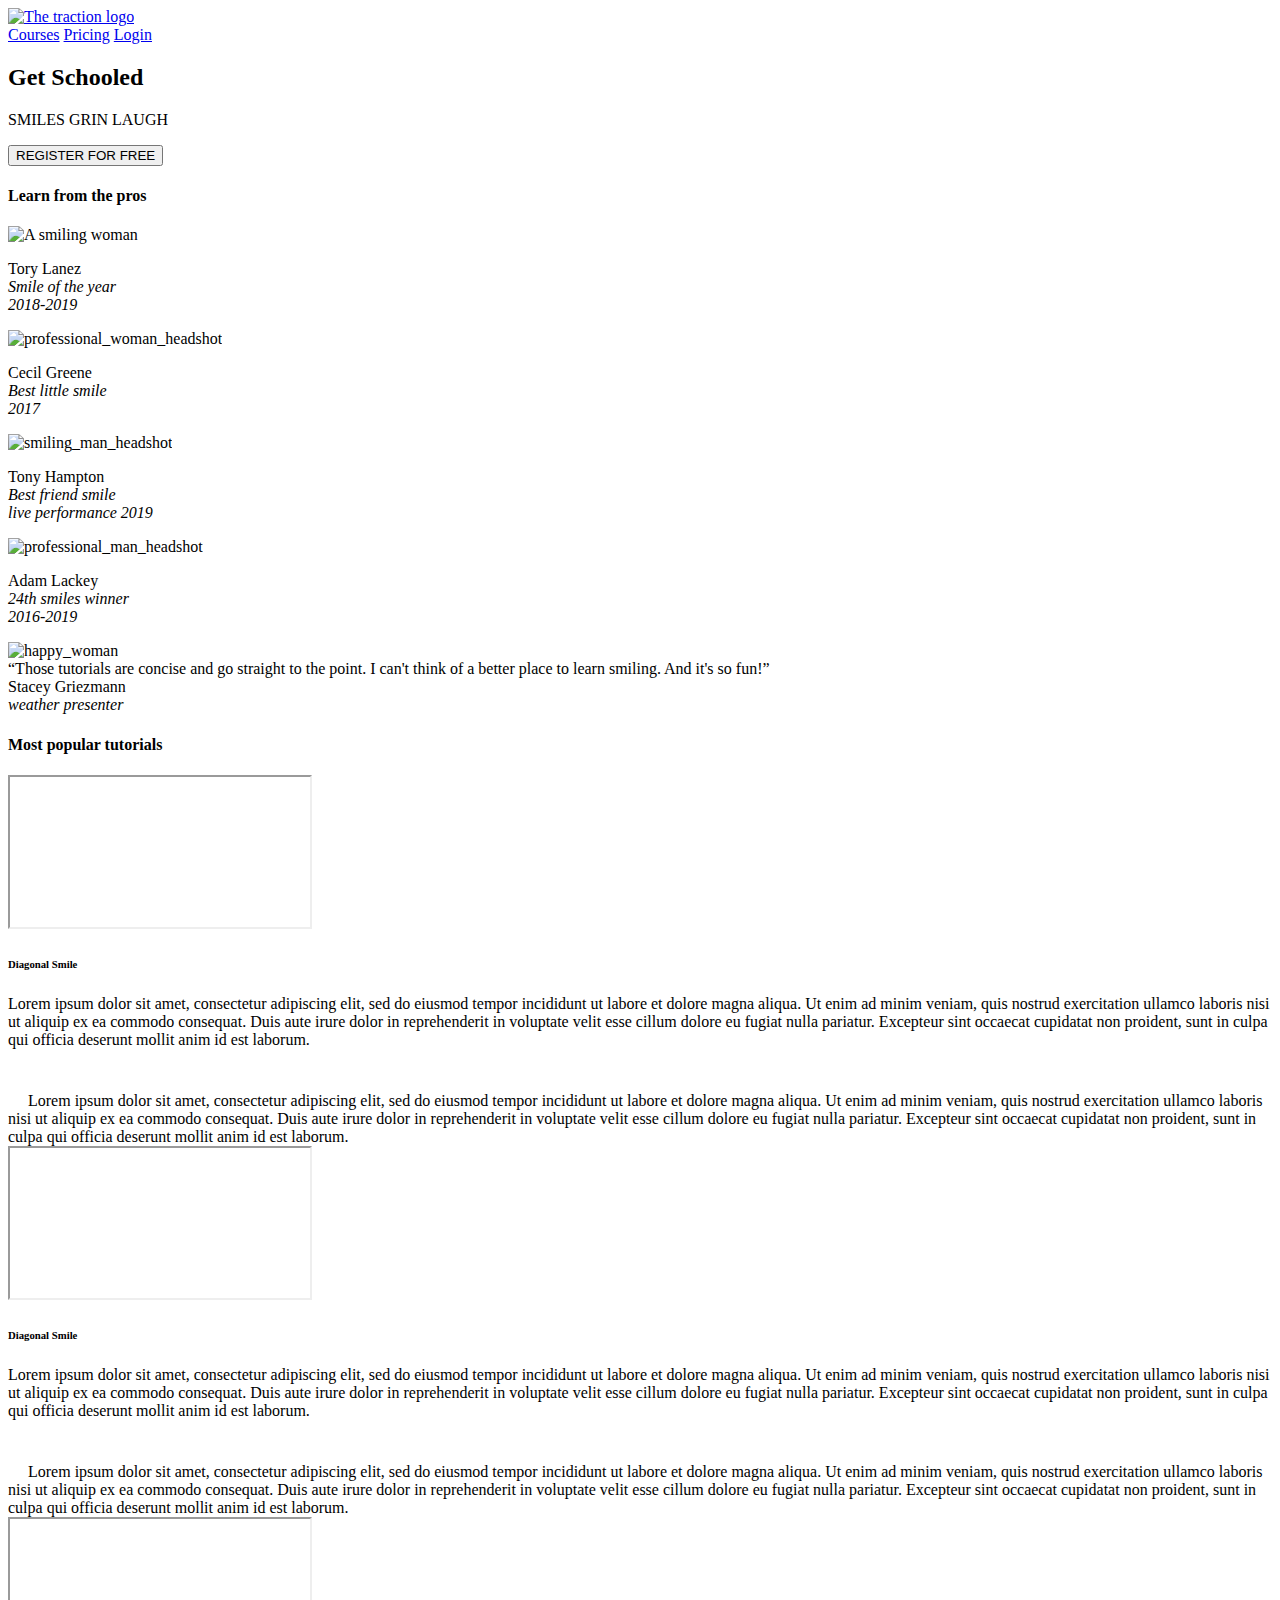
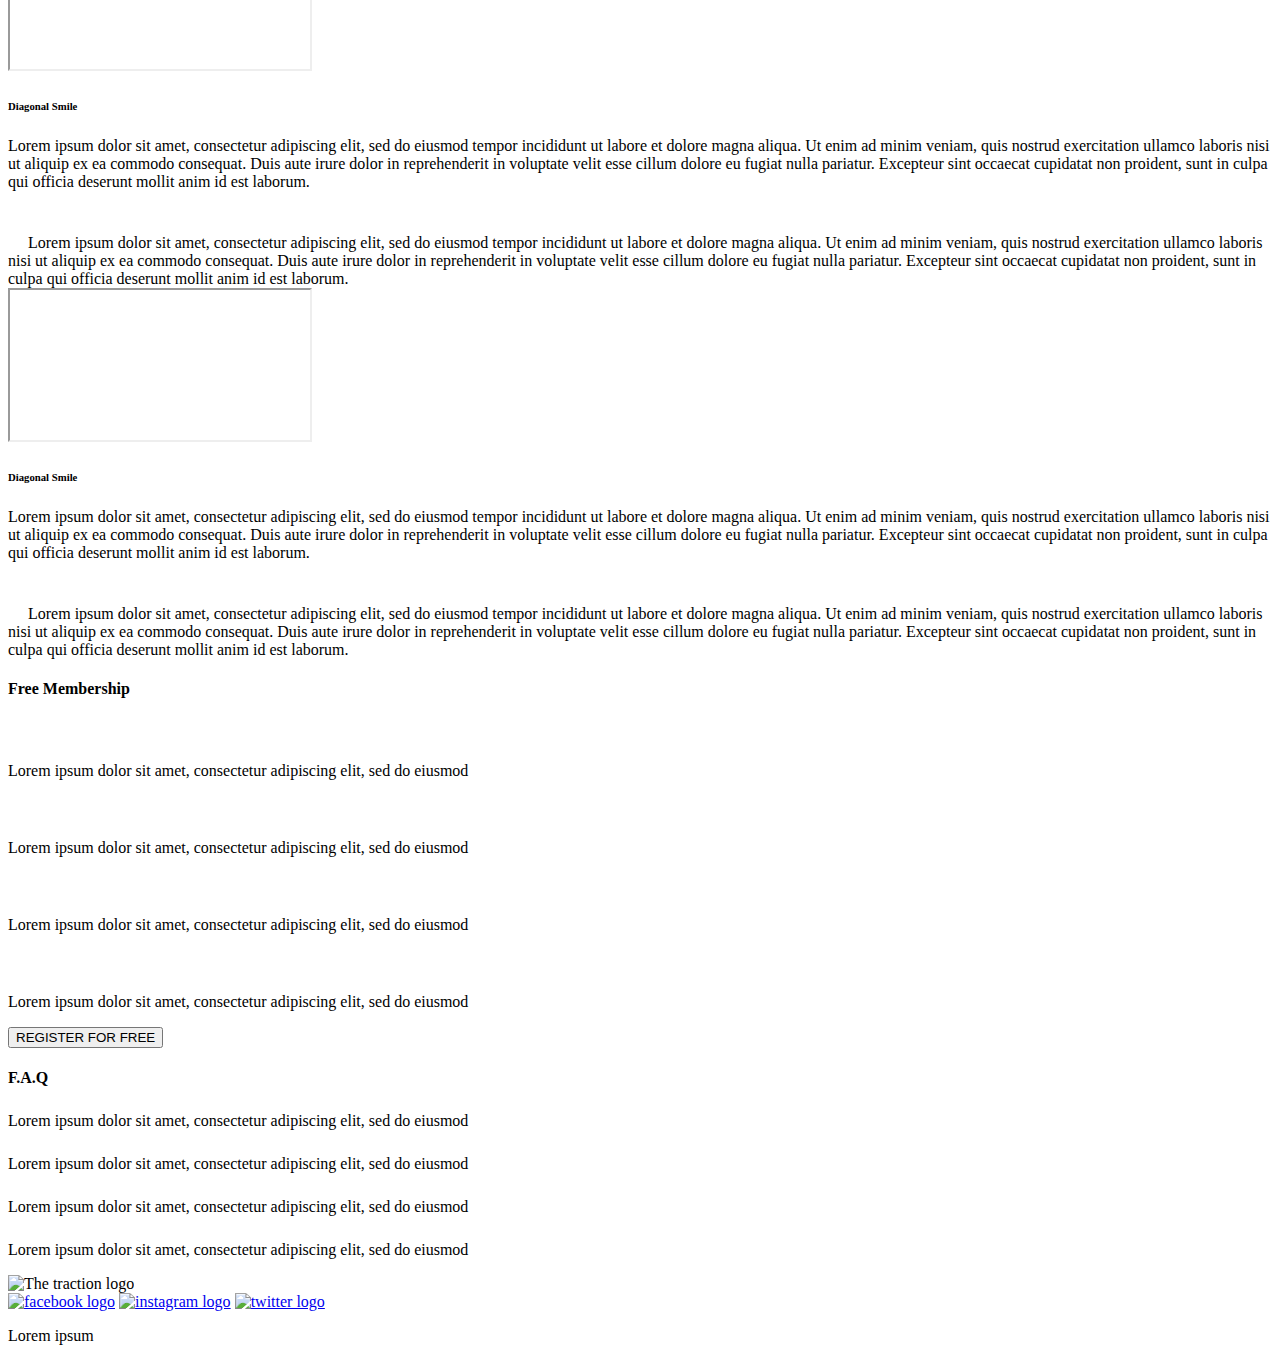
==== css_advanced/index.html @ 9b0efcff "Updated the readme and the index file for task-0" ====
<!DOCTYPE html>
<html lang="en">
    <head>
        <title>HTML Wireframe</title>
    </head>

    <body>
        <header>
            <a href="https://tractionapps.co/" target="_blank"><img src="ic_notifications_logo-playstore.png" alt="The traction logo" style="width: 50px;height: 50px;"></a>
        
            <div>
                <nav>
                    <a href="https://www.coursera.org/" target="_blank">Courses</a>
                    <a href="https://byjus.com/global/" target="_blank">Pricing</a>
                    <a href="https://myaccount.google.com/" target="_blank">Login</a>
                </nav>
                
            </div>
        
        </header>

        <main>
            <section>
                <div>
                    <h2>Get Schooled</h2>

                    <p><span>SMILES</span> <span>GRIN</span> <span>LAUGH</span></p>
                    
                    <button type="button">REGISTER FOR FREE</button>

                </div>

                <div>
                    <h4>Learn from the pros</h4>

                    <div>
                        <div>
                            <img src="https://dvyvvujm9h0uq.cloudfront.net/com/articles/1567146655-351995-headshot-1jpg.jpg" alt="A smiling woman" style="width: 100px;height: 80px;">
                            <p>Tory Lanez <br> <span><em>Smile of the year</em></span> <br> <i>2018-2019</i></p>
                            
                        </div>

                        <div>
                            <img src="professional_woman_headshot.jpg" style="width: 100px; height: 80px;" alt="professional_woman_headshot">
                            <p>Cecil Greene <br> <span><em>Best little smile</em></span> <br> <i>2017</i> </p>
                            
                        </div>

                        <div>
                            <img src="https://images.pexels.com/photos/3777943/pexels-photo-3777943.jpeg?auto=compress&cs=tinysrgb&w=1260&h=750&dpr=2" style="width: 100px; height: 80px;" alt="smiling_man_headshot">
                            <p>Tony Hampton <br> <span><em>Best friend smile</em></span> <br> <i>live performance 2019</i> </p>
                            
                        </div>

                        <div>
                            <img src="https://images.pexels.com/photos/1722198/pexels-photo-1722198.jpeg?auto=compress&cs=tinysrgb&w=1260&h=750&dpr=2" style="width: 100px; height: 80px;" alt="professional_man_headshot">
                            <p>Adam Lackey <br> <span><em>24th smiles winner</em></span> <br> <i>2016-2019</i> </p>
                            
                        </div>
                    </div>
                </div>
            </section>

            <section>
                <div>
                    <img src="https://images.pexels.com/photos/3813342/pexels-photo-3813342.jpeg?auto=compress&cs=tinysrgb&w=1260&h=750&dpr=2" alt="happy_woman" style="width: 100px; height: 80px;">
                    <div>
                        <q>Those tutorials are concise and go straight to the point. I can't think of a better place to learn smiling. And it's so fun!</q>
                        <br> Stacey Griezmann <br> <i>weather presenter</i>
                    </div>
                </div>
            </section>

            <section>
                <h4>Most popular tutorials</h4>
                <div>

                <div>
                    <iframe>

                    </iframe>
                    
                    <h6>Diagonal Smile</h6>
                    Lorem ipsum dolor sit amet, consectetur adipiscing elit, sed do eiusmod tempor incididunt ut labore et dolore magna aliqua. Ut enim ad minim veniam, quis nostrud exercitation ullamco laboris nisi ut aliquip ex ea commodo consequat. Duis aute irure dolor in reprehenderit in voluptate velit esse cillum dolore eu fugiat nulla pariatur. Excepteur sint occaecat cupidatat non proident, sunt in culpa qui officia deserunt mollit anim id est laborum.
                
                <div>
                    <img src="" alt=""> 
                    <h6></h6>      
                </div>

                <div>
                    <img src="" alt="">
                    <img src="" alt="">
                    <img src="" alt="">
                    <img src="" alt="">
                    <img src="" alt="">
                    Lorem ipsum dolor sit amet, consectetur adipiscing elit, sed do eiusmod tempor incididunt ut labore et dolore magna aliqua. Ut enim ad minim veniam, quis nostrud exercitation ullamco laboris nisi ut aliquip ex ea commodo consequat. Duis aute irure dolor in reprehenderit in voluptate velit esse cillum dolore eu fugiat nulla pariatur. Excepteur sint occaecat cupidatat non proident, sunt in culpa qui officia deserunt mollit anim id est laborum.
                </div>
                </div>

                <div>
                    <iframe>

                    </iframe>
                    
                    <h6>Diagonal Smile</h6>
                    Lorem ipsum dolor sit amet, consectetur adipiscing elit, sed do eiusmod tempor incididunt ut labore et dolore magna aliqua. Ut enim ad minim veniam, quis nostrud exercitation ullamco laboris nisi ut aliquip ex ea commodo consequat. Duis aute irure dolor in reprehenderit in voluptate velit esse cillum dolore eu fugiat nulla pariatur. Excepteur sint occaecat cupidatat non proident, sunt in culpa qui officia deserunt mollit anim id est laborum.
                
                <div>
                    <img src="" alt=""> 
                    <h6></h6>      
                </div>

                <div>
                    <img src="" alt="">
                    <img src="" alt="">
                    <img src="" alt="">
                    <img src="" alt="">
                    <img src="" alt="">
                    Lorem ipsum dolor sit amet, consectetur adipiscing elit, sed do eiusmod tempor incididunt ut labore et dolore magna aliqua. Ut enim ad minim veniam, quis nostrud exercitation ullamco laboris nisi ut aliquip ex ea commodo consequat. Duis aute irure dolor in reprehenderit in voluptate velit esse cillum dolore eu fugiat nulla pariatur. Excepteur sint occaecat cupidatat non proident, sunt in culpa qui officia deserunt mollit anim id est laborum.
                </div>
                </div>

                <div>
                    <iframe>

                    </iframe>
                    
                    <h6>Diagonal Smile</h6>
                    Lorem ipsum dolor sit amet, consectetur adipiscing elit, sed do eiusmod tempor incididunt ut labore et dolore magna aliqua. Ut enim ad minim veniam, quis nostrud exercitation ullamco laboris nisi ut aliquip ex ea commodo consequat. Duis aute irure dolor in reprehenderit in voluptate velit esse cillum dolore eu fugiat nulla pariatur. Excepteur sint occaecat cupidatat non proident, sunt in culpa qui officia deserunt mollit anim id est laborum.
                
                <div>
                    <img src="" alt=""> 
                    <h6></h6>      
                </div>

                <div>
                    <img src="" alt="">
                    <img src="" alt="">
                    <img src="" alt="">
                    <img src="" alt="">
                    <img src="" alt="">
                    Lorem ipsum dolor sit amet, consectetur adipiscing elit, sed do eiusmod tempor incididunt ut labore et dolore magna aliqua. Ut enim ad minim veniam, quis nostrud exercitation ullamco laboris nisi ut aliquip ex ea commodo consequat. Duis aute irure dolor in reprehenderit in voluptate velit esse cillum dolore eu fugiat nulla pariatur. Excepteur sint occaecat cupidatat non proident, sunt in culpa qui officia deserunt mollit anim id est laborum.
                </div>
                </div>

                <div>
                    <iframe>

                    </iframe>
                    
                    <h6>Diagonal Smile</h6>
                    Lorem ipsum dolor sit amet, consectetur adipiscing elit, sed do eiusmod tempor incididunt ut labore et dolore magna aliqua. Ut enim ad minim veniam, quis nostrud exercitation ullamco laboris nisi ut aliquip ex ea commodo consequat. Duis aute irure dolor in reprehenderit in voluptate velit esse cillum dolore eu fugiat nulla pariatur. Excepteur sint occaecat cupidatat non proident, sunt in culpa qui officia deserunt mollit anim id est laborum.
                
                <div>
                    <img src="" alt=""> 
                    <h6></h6>      
                </div>

                <div>
                    <img src="" alt="">
                    <img src="" alt="">
                    <img src="" alt="">
                    <img src="" alt="">
                    <img src="" alt="">
                    Lorem ipsum dolor sit amet, consectetur adipiscing elit, sed do eiusmod tempor incididunt ut labore et dolore magna aliqua. Ut enim ad minim veniam, quis nostrud exercitation ullamco laboris nisi ut aliquip ex ea commodo consequat. Duis aute irure dolor in reprehenderit in voluptate velit esse cillum dolore eu fugiat nulla pariatur. Excepteur sint occaecat cupidatat non proident, sunt in culpa qui officia deserunt mollit anim id est laborum.
                </div>
                </div>
            </div>
            </section>

            <section>
                <h4>Free Membership</h4>

                <div>
                    <div>
                        <img src="" alt="">
                        <h6></h6>
                        <p>Lorem ipsum dolor sit amet, consectetur adipiscing elit, sed do eiusmod</p>
                    </div>

                    <div>
                        <img src="" alt="">
                        <h6></h6>
                        <p>Lorem ipsum dolor sit amet, consectetur adipiscing elit, sed do eiusmod</p>
                    </div>

                    <div>
                        <img src="" alt="">
                        <h6></h6>
                        <p>Lorem ipsum dolor sit amet, consectetur adipiscing elit, sed do eiusmod</p>
                    </div>

                    <div>
                        <img src="" alt="">
                        <h6></h6>
                        <p>Lorem ipsum dolor sit amet, consectetur adipiscing elit, sed do eiusmod</p>
                    </div>
                </div>

                <button type="button">REGISTER FOR FREE</button>
            </section>

            <section>
                <h4>F.A.Q</h4>

                <div>

                <div>
                    <div>
                        <h6></h6>

                        <p>Lorem ipsum dolor sit amet, consectetur adipiscing elit, sed do eiusmod</p>
                    </div>

                    <div>
                        <h6></h6>

                        <p>Lorem ipsum dolor sit amet, consectetur adipiscing elit, sed do eiusmod</p>
                    </div>

                </div>

                <div>
                    <div>
                        <h6></h6>

                        <p>Lorem ipsum dolor sit amet, consectetur adipiscing elit, sed do eiusmod</p>
                    </div>

                    <div>
                        <h6></h6>

                        <p>Lorem ipsum dolor sit amet, consectetur adipiscing elit, sed do eiusmod</p>
                    </div>
                    
                </div>
            </div>
            </section>
        </main>

        <footer>
            <div>
                <div>
                    <img src="ic_notifications_logo-playstore.png" alt="The traction logo" style="width: 50px;height: 50px;">

                    <div>
                        <a href="https://www.facebook.com/" target="_blank"><img src="https://1000logos.net/wp-content/uploads/2021/04/Facebook-logo.png" alt="facebook logo" style="width: 30px;height: 30px;"></a>
                        <a href="https://www.instagram.com/" target="_blank"><img src="https://cdn.pixabay.com/photo/2016/08/09/17/52/instagram-1581266_1280.jpg" alt="instagram logo" style="width: 30px;height: 30px;"></a>
                        <a href="https://twitter.com/home?lang=en" target="_blank"><img src="https://www.freepnglogos.com/uploads/twitter-logo-png/twitter-logo-vector-png-clipart-1.png" alt="twitter logo" style="width: 30px;height: 30px;"></a>
                    </div>
                </div>

                <p>Lorem ipsum</p>
            </div>
        </footer>
    </body>
</html>
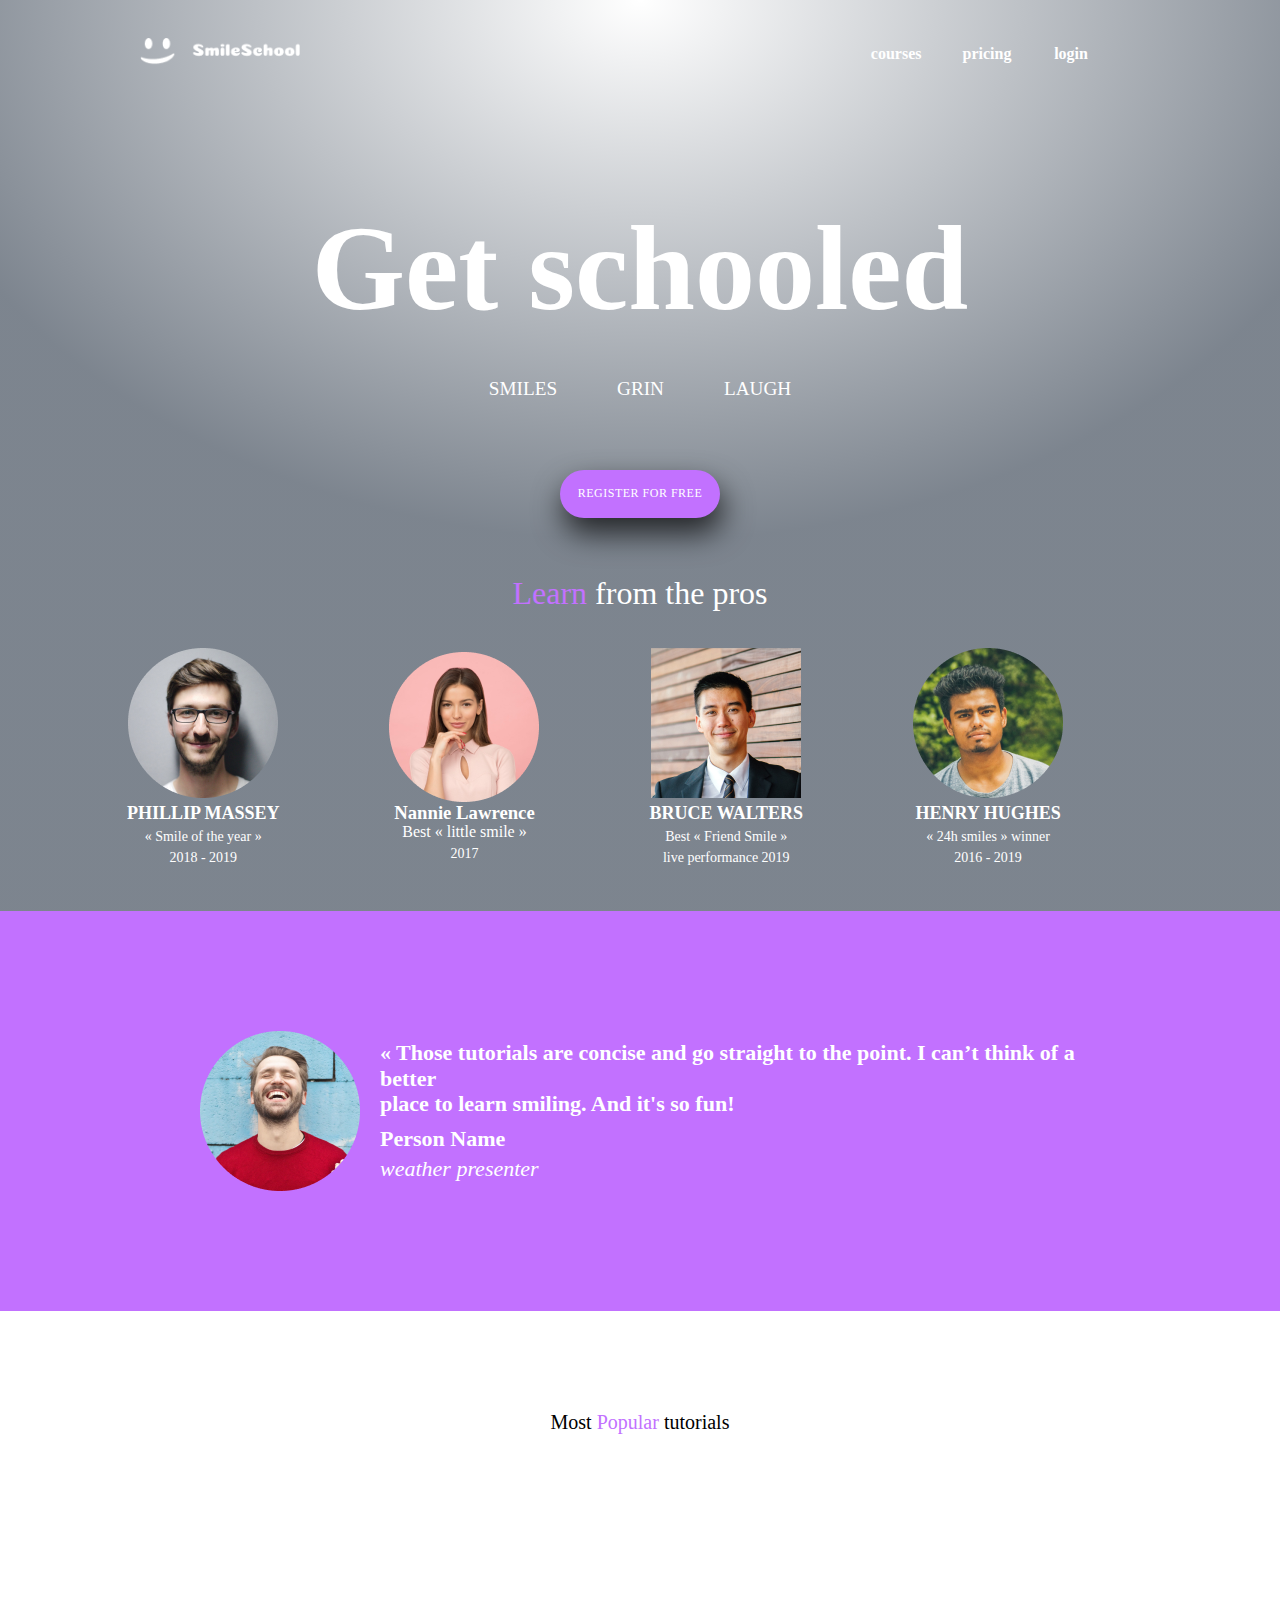
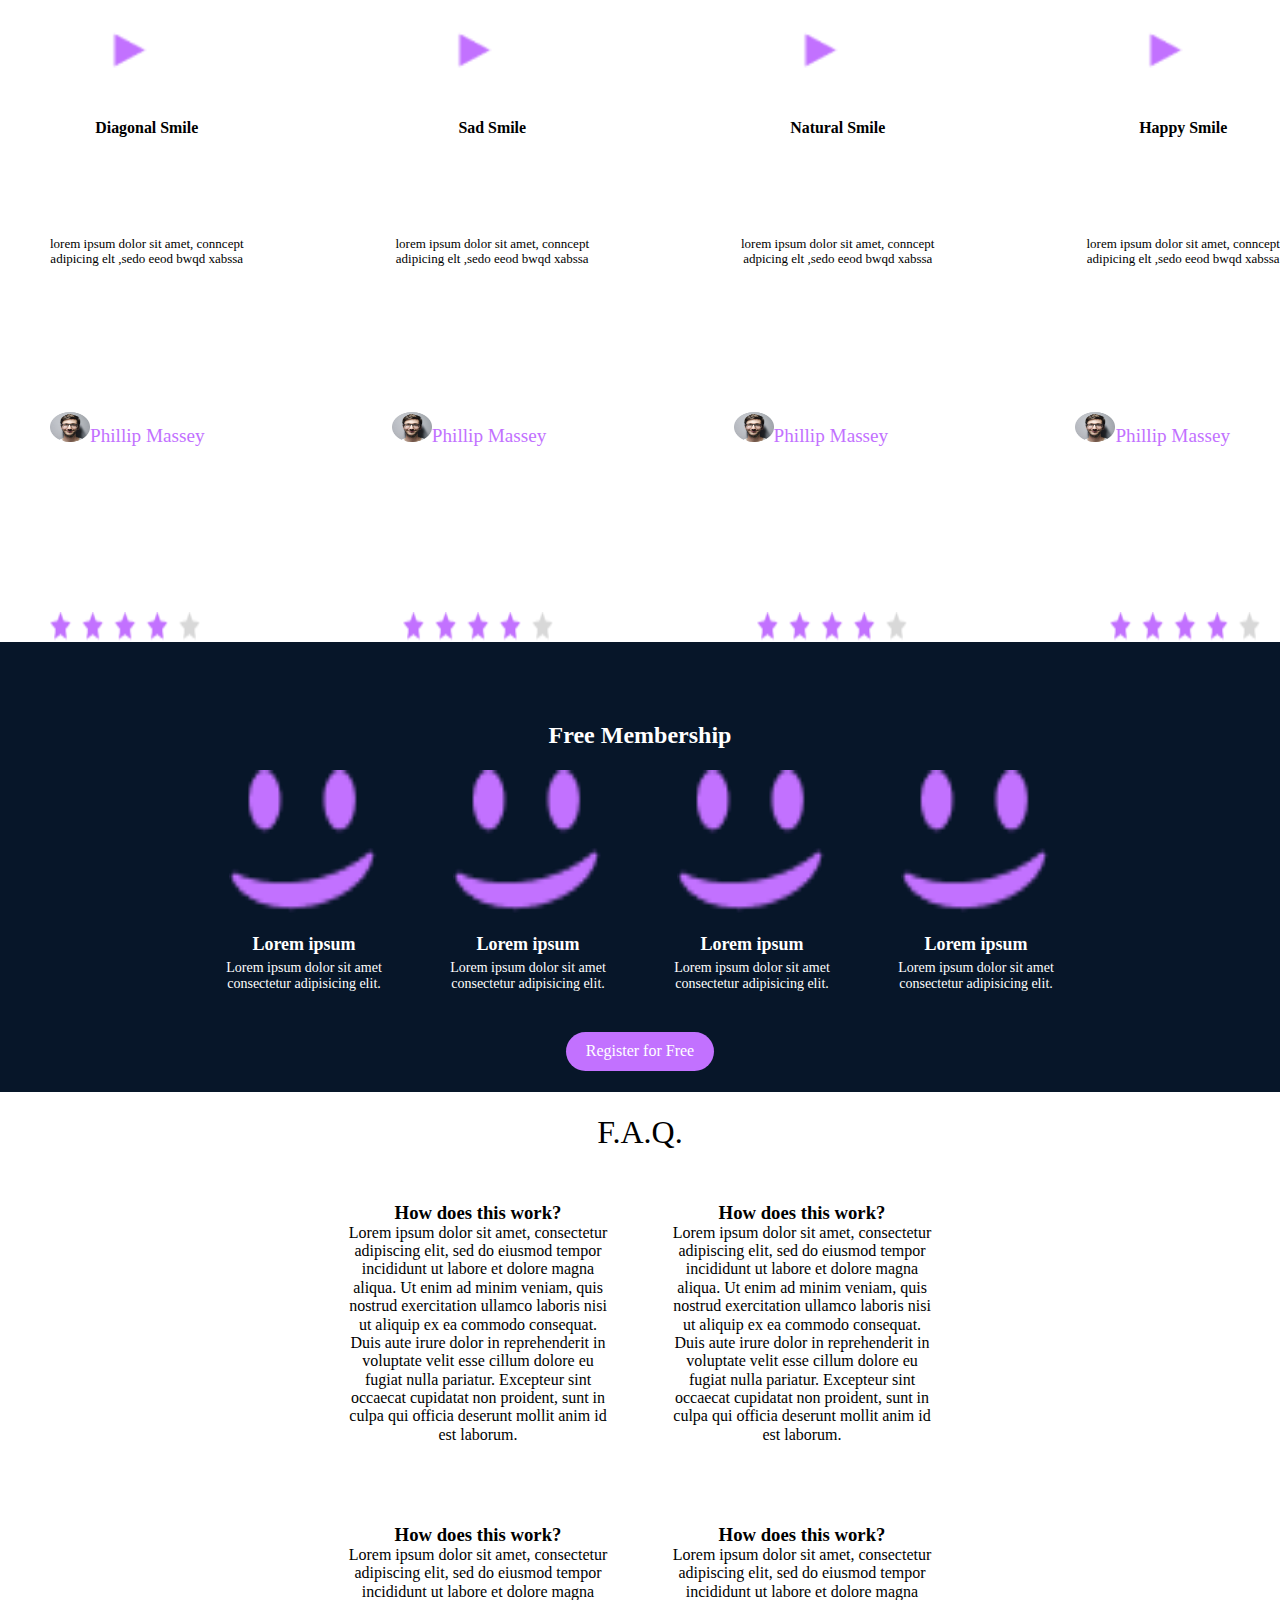
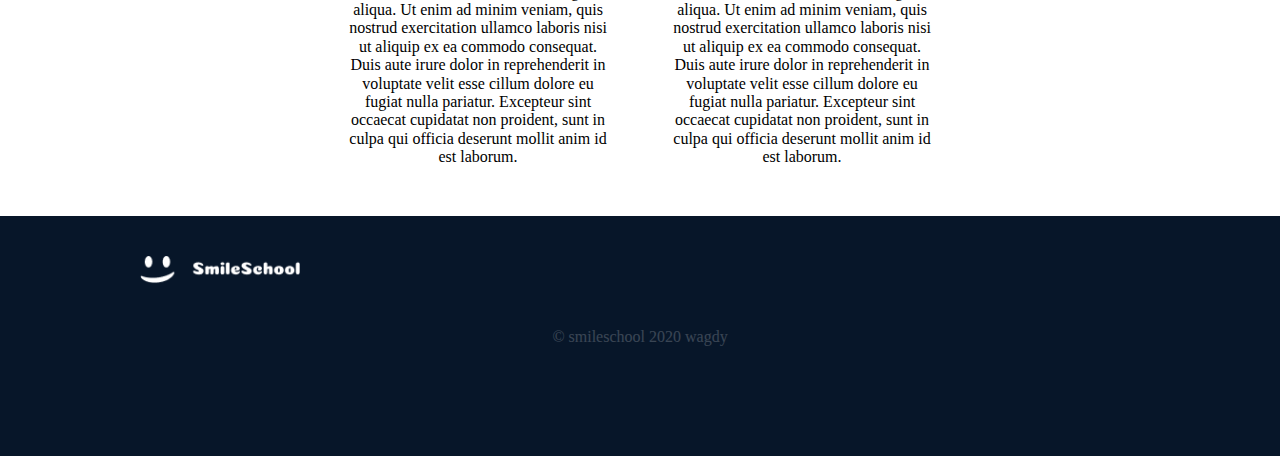
==== commit cc2c3ff7: "updated css advanced tasks" ====
--- a/css_advanced/index.html
+++ b/css_advanced/index.html
@@ -1,258 +1,228 @@
 <!DOCTYPE html>
-<html lang="en">
-    <head>
-        <title>HTML Wireframe</title>
-    </head>
-
-    <body>
-        <header>
-            <a href="https://tractionapps.co/" target="_blank"><img src="ic_notifications_logo-playstore.png" alt="The traction logo" style="width: 50px;height: 50px;"></a>
-        
-            <div>
-                <nav>
-                    <a href="https://www.coursera.org/" target="_blank">Courses</a>
-                    <a href="https://byjus.com/global/" target="_blank">Pricing</a>
-                    <a href="https://myaccount.google.com/" target="_blank">Login</a>
-                </nav>
+<html lang="en" dir="ltr">
+
+<head>
+    <meta charset="utf-8">
+    <meta name="viewport" content="width=device-width, initial-scale=1, viewport-fit=cover">
+    <title>Smile Sckhool</title>
+    <link rel="icon" href="./images/favicon.ico" type="image/x-icon">
+    <link rel="stylesheet" href="styles.css">
+</head>
+
+<body>
+    <!-- HEADER -->
+    <section class="hero">
+        <nav class="header">
+            <div class="wrapper header_container">
+                <!-- Responsive menu for all screen sizes -->
+                <input type="checkbox" id="open-menu">
+                <label for="open-menu" class="nav-icon">
+                    <div class="bar-icon"></div>
+                </label>
+                <a href=""><img src="logo.png" class="logo" alt="logo_headphones"></a>
+                <ul class="nav-list">
+                    <!-- NAVBAR -->
+                    <li class="nav-item"><a href="#what"><b>Courses</b></a></li>
+                    <li class="nav-item"><a href="#results"><b>pricing</b></a></li>
+                    <li class="nav-item"><a href="#contact"><b>Login</b></a></li>
+                </ul>
+            </div>
+        </nav>
+        <div class="wrapper">
+            <h1 class="hero-1"><b>Get schooled</b></h1>
+            <h2 class="hero-2"><b>
+                    <div class="econtainer">
+                        <div class="element">SMILES</div>
+                        <div class="element">GRIN</div>
+                        <div class="element">LAUGH</div>
+                    </div>
+                </b></h2>
+            <button class="btn btn-color btn-shadow"><b>REGISTER FOR FREE</b></button>
+            <p class="hero-3"><span class="highlight">Learn</span> from the pros</p>
+        </div>
+        <div class="container">
+            <div class="card">
+                <img src="male_1.png" alt="Image 1" class="card-image">
+                <div class="card-details">
+                    <h3 class="card-name">Phillip Massey</h3>
+                    <p class="card-prize">« Smile of the year »</p>
+                    <p class="card-year">2018 - 2019</p>
+                </div>
+            </div>
+            <div class="card">
+                <img src="female_1.png" alt="Image 2" class="card-image">
+                <div class="card-details">
+                    <h3 class="Nannie Lawrence">Nannie Lawrence</h3>
+                    <p class="Best « little smile » ">Best « little smile » </p>
+                    <p class="card-year">2017</p>
+                </div>
+            </div>
+            <div class="card">
+                <img src="male_2.png" alt="Image 3" class="card-image">
+                <div class="card-details">
+                    <h3 class="card-name">Bruce Walters</h3>
+                    <p class="card-prize">Best « Friend Smile » </p>
+                    <p class="card-year">live performance 2019</p>
+                </div>
+            </div>
+            <div class="card">
+                <img src="male_3.png" alt="Image 4" class="card-image">
+                <div class="card-details">
+                    <h3 class="card-name">Henry Hughes</h3>
+                    <p class="card-prize">« 24h smiles » winner </p>
+                    <p class="card-year">2016 - 2019</p>
+                </div>
+            </div>
+        </div>
+    </section>
+    <div class="quote-section">
+        <img src="male_4.png" alt="Author's Photo" class="author-photo">
+        <div class="quote-container">
+            <blockquote class="quote">« Those tutorials are concise and go straight to the point. I can’t think of a
+                better <br>place to learn smiling. And it's so fun!</blockquote>
+            <p class="author-name">Person Name</p>
+            <p class="author-profession">weather presenter</p>
+        </div>
+    </div>
+    <section id="tut">
+        <p>Most <span class="color"> Popular </span> tutorials </p>
+        <ul>
+            <li>
+                <div class="back"> <img src="play.png" alt="paly" height="130" width="150"></div>
+                <h5 style="color:black; text-align:center;">Diagonal Smile </h5>
+                <p style="font-size: 13px;  color: black;">lorem ipsum dolor sit amet, conncept <br> adipicing elt ,sedo
+                    eeod
+                    bwqd xabssa</p>
+            </li>
+            <li>
+                <div class="back1"> <img src="play.png" alt="paly" height="130" width="150"> </div>
+                <h5 style="color:black; text-align:center;">Sad Smile </h5>
+                <p style="font-size: 13px;">lorem ipsum dolor sit amet, conncept <br> adipicing elt ,sedo eeod bwqd
+                    xabssa</p>
+            </li>
+            <li>
+                <div class="back2"> <img src="play.png" alt="paly" height="130" width="150"> </div>
+                <h5 style="color:black; text-align:center;"> Natural Smile </h5>
+                <p style="font-size: 13px;">lorem ipsum dolor sit amet, conncept <br>adpicing elt ,sedo eeod bwqd xabssa
+                </p>
+            </li>
+            <li>
+                <div class="back3"> <img src="play.png" alt="paly" height="130" width="150"> </div>
+                <h5 style="color:black; text-align:center;"> Happy Smile </h5>
+                <p style="font-size: 13px;">lorem ipsum dolor sit amet, conncept <br> adipicing elt ,sedo eeod bwqd
+                    xabssa</p>
+            </li>
+        </ul>
+        <ul class="drop">
+            <li><img src="male_1.png" alt="phillip" height="30" width="40">Phillip Massey</li>
+            <li><img src="male_1.png" alt="phillip" height="30" width="40">Phillip Massey</li>
+            <li><img src="male_1.png" alt="phillip" height="30" width="40">Phillip Massey</li>
+            <li><img src="male_1.png" alt="phillip" height="30" width="40">Phillip Massey</li>
+        </ul>
+        <ul class="drop1">
+            <li><img src="rating.png" alt="phillip" height="30" width="150"></li>
+            <li><img src="rating.png" alt="phillip" height="30" width="150"></li>
+            <li><img src="rating.png" alt="phillip" height="30" width="150"></li>
+            <li><img src="rating.png" alt="phillip" height="30" width="150"></li>
+        </ul>
+    </section>
+    <section class="section">
+        <h2 class="t">Free Membership</h2>
+        <div class="card1">
+            <img src="smile.png" alt="Card 1">
+            <h3>Lorem ipsum</h3>
+            <p>Lorem ipsum dolor sit amet consectetur adipisicing elit.</p>
+        </div>
+        <div class="card1">
+            <img src="smile.png" alt="Card 2">
+            <h3>Lorem ipsum</h3>
+            <p>Lorem ipsum dolor sit amet consectetur adipisicing elit.</p>
+        </div>
+        <div class="card1">
+            <img src="smile.png" alt="Card 3">
+            <h3>Lorem ipsum</h3>
+            <p>Lorem ipsum dolor sit amet consectetur adipisicing elit.</p>
+        </div>
+        <div class="card1">
+            <img src="smile.png" alt="Card 4">
+            <h3>Lorem ipsum</h3>
+            <p>Lorem ipsum dolor sit amet consectetur adipisicing elit.</p>
+        </div>
+        <button class="button1">Register for Free</button>
+    </section>
+
+    <h1 class="ti">F.A.Q.</h1>
+    <div class="row">
+        <div class="card2">
+            <h3>How does this work?</h3>
+            <p>
+                Lorem ipsum dolor sit amet, consectetur adipiscing elit, sed do eiusmod tempor incididunt ut labore et
+                dolore magna aliqua. Ut enim ad minim veniam, quis nostrud exercitation ullamco laboris nisi ut aliquip
+                ex ea commodo consequat. Duis aute irure dolor in reprehenderit in voluptate velit esse cillum dolore eu
+                fugiat nulla pariatur. Excepteur sint occaecat cupidatat non proident, sunt in culpa qui officia
+                deserunt mollit anim id est laborum.
+            </p>
+        </div>
+
+        <div class="card2">
+            <h3>How does this work?</h3>
+            <p>
+                Lorem ipsum dolor sit amet, consectetur adipiscing elit, sed do eiusmod tempor incididunt ut labore et
+                dolore magna aliqua. Ut enim ad minim veniam, quis nostrud exercitation ullamco laboris nisi ut aliquip
+                ex ea commodo consequat. Duis aute irure dolor in reprehenderit in voluptate velit esse cillum dolore eu
+                fugiat nulla pariatur. Excepteur sint occaecat cupidatat non proident, sunt in culpa qui officia
+                deserunt mollit anim id est laborum.
+            </p>
+        </div>
+    </div>
+
+    <div class="row">
+        <div class="card2">
+            <h3>How does this work?</h3>
+            <p>
+                Lorem ipsum dolor sit amet, consectetur adipiscing elit, sed do eiusmod tempor incididunt ut labore et
+                dolore magna aliqua. Ut enim ad minim veniam, quis nostrud exercitation ullamco laboris nisi ut aliquip
+                ex ea commodo consequat. Duis aute irure dolor in reprehenderit in voluptate velit esse cillum dolore eu
+                fugiat nulla pariatur. Excepteur sint occaecat cupidatat non proident, sunt in culpa qui officia
+                deserunt mollit anim id est laborum.<br>
                 
-            </div>
-        
-        </header>
-
-        <main>
-            <section>
-                <div>
-                    <h2>Get Schooled</h2>
-
-                    <p><span>SMILES</span> <span>GRIN</span> <span>LAUGH</span></p>
-                    
-                    <button type="button">REGISTER FOR FREE</button>
-
-                </div>
-
-                <div>
-                    <h4>Learn from the pros</h4>
-
-                    <div>
-                        <div>
-                            <img src="https://dvyvvujm9h0uq.cloudfront.net/com/articles/1567146655-351995-headshot-1jpg.jpg" alt="A smiling woman" style="width: 100px;height: 80px;">
-                            <p>Tory Lanez <br> <span><em>Smile of the year</em></span> <br> <i>2018-2019</i></p>
-                            
-                        </div>
-
-                        <div>
-                            <img src="professional_woman_headshot.jpg" style="width: 100px; height: 80px;" alt="professional_woman_headshot">
-                            <p>Cecil Greene <br> <span><em>Best little smile</em></span> <br> <i>2017</i> </p>
-                            
-                        </div>
-
-                        <div>
-                            <img src="https://images.pexels.com/photos/3777943/pexels-photo-3777943.jpeg?auto=compress&cs=tinysrgb&w=1260&h=750&dpr=2" style="width: 100px; height: 80px;" alt="smiling_man_headshot">
-                            <p>Tony Hampton <br> <span><em>Best friend smile</em></span> <br> <i>live performance 2019</i> </p>
-                            
-                        </div>
-
-                        <div>
-                            <img src="https://images.pexels.com/photos/1722198/pexels-photo-1722198.jpeg?auto=compress&cs=tinysrgb&w=1260&h=750&dpr=2" style="width: 100px; height: 80px;" alt="professional_man_headshot">
-                            <p>Adam Lackey <br> <span><em>24th smiles winner</em></span> <br> <i>2016-2019</i> </p>
-                            
-                        </div>
-                    </div>
-                </div>
-            </section>
-
-            <section>
-                <div>
-                    <img src="https://images.pexels.com/photos/3813342/pexels-photo-3813342.jpeg?auto=compress&cs=tinysrgb&w=1260&h=750&dpr=2" alt="happy_woman" style="width: 100px; height: 80px;">
-                    <div>
-                        <q>Those tutorials are concise and go straight to the point. I can't think of a better place to learn smiling. And it's so fun!</q>
-                        <br> Stacey Griezmann <br> <i>weather presenter</i>
-                    </div>
-                </div>
-            </section>
-
-            <section>
-                <h4>Most popular tutorials</h4>
-                <div>
-
-                <div>
-                    <iframe>
-
-                    </iframe>
-                    
-                    <h6>Diagonal Smile</h6>
-                    Lorem ipsum dolor sit amet, consectetur adipiscing elit, sed do eiusmod tempor incididunt ut labore et dolore magna aliqua. Ut enim ad minim veniam, quis nostrud exercitation ullamco laboris nisi ut aliquip ex ea commodo consequat. Duis aute irure dolor in reprehenderit in voluptate velit esse cillum dolore eu fugiat nulla pariatur. Excepteur sint occaecat cupidatat non proident, sunt in culpa qui officia deserunt mollit anim id est laborum.
-                
-                <div>
-                    <img src="" alt=""> 
-                    <h6></h6>      
-                </div>
-
-                <div>
-                    <img src="" alt="">
-                    <img src="" alt="">
-                    <img src="" alt="">
-                    <img src="" alt="">
-                    <img src="" alt="">
-                    Lorem ipsum dolor sit amet, consectetur adipiscing elit, sed do eiusmod tempor incididunt ut labore et dolore magna aliqua. Ut enim ad minim veniam, quis nostrud exercitation ullamco laboris nisi ut aliquip ex ea commodo consequat. Duis aute irure dolor in reprehenderit in voluptate velit esse cillum dolore eu fugiat nulla pariatur. Excepteur sint occaecat cupidatat non proident, sunt in culpa qui officia deserunt mollit anim id est laborum.
-                </div>
-                </div>
-
-                <div>
-                    <iframe>
-
-                    </iframe>
-                    
-                    <h6>Diagonal Smile</h6>
-                    Lorem ipsum dolor sit amet, consectetur adipiscing elit, sed do eiusmod tempor incididunt ut labore et dolore magna aliqua. Ut enim ad minim veniam, quis nostrud exercitation ullamco laboris nisi ut aliquip ex ea commodo consequat. Duis aute irure dolor in reprehenderit in voluptate velit esse cillum dolore eu fugiat nulla pariatur. Excepteur sint occaecat cupidatat non proident, sunt in culpa qui officia deserunt mollit anim id est laborum.
-                
-                <div>
-                    <img src="" alt=""> 
-                    <h6></h6>      
-                </div>
-
-                <div>
-                    <img src="" alt="">
-                    <img src="" alt="">
-                    <img src="" alt="">
-                    <img src="" alt="">
-                    <img src="" alt="">
-                    Lorem ipsum dolor sit amet, consectetur adipiscing elit, sed do eiusmod tempor incididunt ut labore et dolore magna aliqua. Ut enim ad minim veniam, quis nostrud exercitation ullamco laboris nisi ut aliquip ex ea commodo consequat. Duis aute irure dolor in reprehenderit in voluptate velit esse cillum dolore eu fugiat nulla pariatur. Excepteur sint occaecat cupidatat non proident, sunt in culpa qui officia deserunt mollit anim id est laborum.
-                </div>
-                </div>
-
-                <div>
-                    <iframe>
-
-                    </iframe>
-                    
-                    <h6>Diagonal Smile</h6>
-                    Lorem ipsum dolor sit amet, consectetur adipiscing elit, sed do eiusmod tempor incididunt ut labore et dolore magna aliqua. Ut enim ad minim veniam, quis nostrud exercitation ullamco laboris nisi ut aliquip ex ea commodo consequat. Duis aute irure dolor in reprehenderit in voluptate velit esse cillum dolore eu fugiat nulla pariatur. Excepteur sint occaecat cupidatat non proident, sunt in culpa qui officia deserunt mollit anim id est laborum.
-                
-                <div>
-                    <img src="" alt=""> 
-                    <h6></h6>      
-                </div>
-
-                <div>
-                    <img src="" alt="">
-                    <img src="" alt="">
-                    <img src="" alt="">
-                    <img src="" alt="">
-                    <img src="" alt="">
-                    Lorem ipsum dolor sit amet, consectetur adipiscing elit, sed do eiusmod tempor incididunt ut labore et dolore magna aliqua. Ut enim ad minim veniam, quis nostrud exercitation ullamco laboris nisi ut aliquip ex ea commodo consequat. Duis aute irure dolor in reprehenderit in voluptate velit esse cillum dolore eu fugiat nulla pariatur. Excepteur sint occaecat cupidatat non proident, sunt in culpa qui officia deserunt mollit anim id est laborum.
-                </div>
-                </div>
-
-                <div>
-                    <iframe>
-
-                    </iframe>
-                    
-                    <h6>Diagonal Smile</h6>
-                    Lorem ipsum dolor sit amet, consectetur adipiscing elit, sed do eiusmod tempor incididunt ut labore et dolore magna aliqua. Ut enim ad minim veniam, quis nostrud exercitation ullamco laboris nisi ut aliquip ex ea commodo consequat. Duis aute irure dolor in reprehenderit in voluptate velit esse cillum dolore eu fugiat nulla pariatur. Excepteur sint occaecat cupidatat non proident, sunt in culpa qui officia deserunt mollit anim id est laborum.
-                
-                <div>
-                    <img src="" alt=""> 
-                    <h6></h6>      
-                </div>
-
-                <div>
-                    <img src="" alt="">
-                    <img src="" alt="">
-                    <img src="" alt="">
-                    <img src="" alt="">
-                    <img src="" alt="">
-                    Lorem ipsum dolor sit amet, consectetur adipiscing elit, sed do eiusmod tempor incididunt ut labore et dolore magna aliqua. Ut enim ad minim veniam, quis nostrud exercitation ullamco laboris nisi ut aliquip ex ea commodo consequat. Duis aute irure dolor in reprehenderit in voluptate velit esse cillum dolore eu fugiat nulla pariatur. Excepteur sint occaecat cupidatat non proident, sunt in culpa qui officia deserunt mollit anim id est laborum.
-                </div>
-                </div>
-            </div>
-            </section>
-
-            <section>
-                <h4>Free Membership</h4>
-
-                <div>
-                    <div>
-                        <img src="" alt="">
-                        <h6></h6>
-                        <p>Lorem ipsum dolor sit amet, consectetur adipiscing elit, sed do eiusmod</p>
-                    </div>
-
-                    <div>
-                        <img src="" alt="">
-                        <h6></h6>
-                        <p>Lorem ipsum dolor sit amet, consectetur adipiscing elit, sed do eiusmod</p>
-                    </div>
-
-                    <div>
-                        <img src="" alt="">
-                        <h6></h6>
-                        <p>Lorem ipsum dolor sit amet, consectetur adipiscing elit, sed do eiusmod</p>
-                    </div>
-
-                    <div>
-                        <img src="" alt="">
-                        <h6></h6>
-                        <p>Lorem ipsum dolor sit amet, consectetur adipiscing elit, sed do eiusmod</p>
-                    </div>
-                </div>
-
-                <button type="button">REGISTER FOR FREE</button>
-            </section>
-
-            <section>
-                <h4>F.A.Q</h4>
-
-                <div>
-
-                <div>
-                    <div>
-                        <h6></h6>
-
-                        <p>Lorem ipsum dolor sit amet, consectetur adipiscing elit, sed do eiusmod</p>
-                    </div>
-
-                    <div>
-                        <h6></h6>
-
-                        <p>Lorem ipsum dolor sit amet, consectetur adipiscing elit, sed do eiusmod</p>
-                    </div>
-
-                </div>
-
-                <div>
-                    <div>
-                        <h6></h6>
-
-                        <p>Lorem ipsum dolor sit amet, consectetur adipiscing elit, sed do eiusmod</p>
-                    </div>
-
-                    <div>
-                        <h6></h6>
-
-                        <p>Lorem ipsum dolor sit amet, consectetur adipiscing elit, sed do eiusmod</p>
-                    </div>
-                    
-                </div>
-            </div>
-            </section>
-        </main>
-
-        <footer>
-            <div>
-                <div>
-                    <img src="ic_notifications_logo-playstore.png" alt="The traction logo" style="width: 50px;height: 50px;">
-
-                    <div>
-                        <a href="https://www.facebook.com/" target="_blank"><img src="https://1000logos.net/wp-content/uploads/2021/04/Facebook-logo.png" alt="facebook logo" style="width: 30px;height: 30px;"></a>
-                        <a href="https://www.instagram.com/" target="_blank"><img src="https://cdn.pixabay.com/photo/2016/08/09/17/52/instagram-1581266_1280.jpg" alt="instagram logo" style="width: 30px;height: 30px;"></a>
-                        <a href="https://twitter.com/home?lang=en" target="_blank"><img src="https://www.freepnglogos.com/uploads/twitter-logo-png/twitter-logo-vector-png-clipart-1.png" alt="twitter logo" style="width: 30px;height: 30px;"></a>
-                    </div>
-                </div>
-
-                <p>Lorem ipsum</p>
-            </div>
-        </footer>
-    </body>
+            </p>
+        </div>
+
+        <div class="card2">
+            <h3>How does this work?</h3>
+            <p>
+                Lorem ipsum dolor sit amet, consectetur adipiscing elit, sed do eiusmod tempor incididunt ut labore et
+                dolore magna aliqua. Ut enim ad minim veniam, quis nostrud exercitation ullamco laboris nisi ut aliquip
+                ex ea commodo consequat. Duis aute irure dolor in reprehenderit in voluptate velit esse cillum dolore eu
+                fugiat nulla pariatur. Excepteur sint occaecat cupidatat non proident, sunt in culpa qui officia
+                deserunt mollit anim id est laborum.
+            </p>
+        </div>
+    </div>
+
+<!-- FOOTER -->
+<div class="footer">
+    <div class="wrapper">
+        <div class="footer-container">
+            <div class="logo-container">
+                <img src="logo.png" width="160px" alt="logo">
+            </div>
+            <div class="social-icons">
+                <a href="https://www.facebook.com/HolbertonSchoolTulsa/"><span
+                        class="social-icon holberton_school-icon-ic_facebook"></span></a>
+                <a href="https://twitter.com/holbertonschool"><span
+                        class="social-icon holberton_school-icon-ic_twitter"></span></a>
+                <a href="https://www.instagram.com/holbertonschool"><span
+                        class="social-icon holberton_school-icon-ic_instagram"></span></a>
+            </div>
+            <div class="copyright-text">
+                <p>© smileschool 2020 wagdy</p>
+            </div>
+        </div>
+    </div>
+</div>
+
+</body>
+
 </html>--- a/css_advanced/styles.css
+++ b/css_advanced/styles.css
@@ -0,0 +1,1225 @@
+/* SUMMARY 
+ 1. GLOBAL 
+ 2. LAYOUT 
+ 3. SECTION 
+ 4. CARD 
+ */
+/*** 1. GLOBAL ***/
+
+/* Reset / Normalize 
+   ============================= */
+
+/*! normalize.css v8.0.1 | MIT License | github.com/necolas/normalize.css */
+html {
+    line-height: 1.15;
+    -webkit-text-size-adjust: 100%
+  }
+  
+  body {
+    margin: 0
+  }
+  
+  main {
+    display: block
+  }
+  
+  h1 {
+    font-size: 2em;
+    margin: .67em 0
+  }
+  
+  hr {
+    box-sizing: content-box;
+    height: 0;
+    overflow: visible
+  }
+  
+  pre {
+    font-family: monospace, monospace;
+    font-size: 1em
+  }
+  
+  a {
+    background-color: transparent
+  }
+  
+  abbr[title] {
+    border-bottom: none;
+    text-decoration: underline;
+    text-decoration: underline dotted
+  }
+  
+  b,
+  strong {
+    font-weight: bolder
+  }
+  
+  code,
+  kbd,
+  samp {
+    font-family: monospace, monospace;
+    font-size: 1em
+  }
+  
+  small {
+    font-size: 80%
+  }
+  
+  sub,
+  sup {
+    font-size: 75%;
+    line-height: 0;
+    position: relative;
+    vertical-align: baseline
+  }
+  
+  sub {
+    bottom: -.25em
+  }
+  
+  sup {
+    top: -.5em
+  }
+  
+  img {
+    border-style: none
+  }
+  
+  button,
+  input,
+  optgroup,
+  select,
+  textarea {
+    font-family: inherit;
+    font-size: 100%;
+    line-height: 1.15;
+    margin: 0
+  }
+  
+  button,
+  input {
+    overflow: visible
+  }
+  
+  button,
+  select {
+    text-transform: none
+  }
+  
+  [type=button],
+  [type=reset],
+  [type=submit],
+  button {
+    -webkit-appearance: button
+  }
+  
+  [type=button]::-moz-focus-inner,
+  [type=reset]::-moz-focus-inner,
+  [type=submit]::-moz-focus-inner,
+  button::-moz-focus-inner {
+    border-style: none;
+    padding: 0
+  }
+  
+  [type=button]:-moz-focusring,
+  [type=reset]:-moz-focusring,
+  [type=submit]:-moz-focusring,
+  button:-moz-focusring {
+    outline: 1px dotted ButtonText
+  }
+  
+  fieldset {
+    padding: .35em .75em .625em
+  }
+  
+  legend {
+    box-sizing: border-box;
+    color: inherit;
+    display: table;
+    max-width: 100%;
+    padding: 0;
+    white-space: normal
+  }
+  
+  progress {
+    vertical-align: baseline
+  }
+  
+  textarea {
+    overflow: auto
+  }
+  
+  [type=checkbox],
+  [type=radio] {
+    box-sizing: border-box;
+    padding: 0
+  }
+  
+  [type=number]::-webkit-inner-spin-button,
+  [type=number]::-webkit-outer-spin-button {
+    height: auto
+  }
+  
+  [type=search] {
+    -webkit-appearance: textfield;
+    outline-offset: -2px
+  }
+  
+  [type=search]::-webkit-search-decoration {
+    -webkit-appearance: none
+  }
+  
+  ::-webkit-file-upload-button {
+    -webkit-appearance: button;
+    font: inherit
+  }
+  
+  details {
+    display: block
+  }
+  
+  summary {
+    display: list-item
+  }
+  
+  template {
+    display: none
+  }
+  
+  [hidden] {
+    display: none
+  }
+  
+  
+  /* Variables 
+     ============================= */
+  :root {
+    --font-family-base: 'Source-sans-Pro-Regular';
+    --font-family-title: 'Source-sans-Pro-Semibold';
+    --font-family-bold: 'Source-sans-Pro-Bold';
+  
+    --font-size-x-small: 1rem;
+    --font-size-small: 1.2rem;
+    --font-size-medium: 1.6rem;
+    --font-size-large: 1.8rem;
+    --font-size-x-large: 2.3rem;
+    --font-size-xx-large: 3.2rem;
+    --font-weight-thin: 100;
+    --font-weight-regular: 300;
+    --font-weight-bold: 600;
+  
+    --white: white;
+    --primary: #FF6565;
+    --image-gradiant: radial-gradient(99% 99% at 50% 0%, rgba(41, 48, 61, 0.0001) 0%, #07162986 60%);
+    --linear-gradient: linear-gradient(rgba(0, 0, 0, .1), rgba(7, 22, 41, .6) 0%, #07162980 20%);
+  }
+  
+  @font-face {
+    font-family: Source-sans-Pro-Bold;
+    src: url("./fonts/SourceSansPro-Bold.otf");
+    font-weight: var(--font-weight-bold);
+  }
+  
+  @font-face {
+    font-family: Source-sans-Pro-Regular;
+    src: url("./fonts/SourceSansPro-Regular.otf");
+    font-weight: var(--font-weight-regular);
+  }
+  
+  @font-face {
+    font-family: Source-sans-Pro-Semibold;
+    src: url("./fonts/SourceSansPro-Semibold.otf");
+    font-weight: var(--font-weight-bold);
+  }
+  
+  @font-face {
+    font-family: "holberton_school-icon";
+    src: url("./holberton_school-icon/fonts/holberton_school-icon.eot");
+    src: url("fonts/holberton_school-icon.eot?sq4eq4#iefix") format("embedded-opentype"),
+      url("./holberton_school-icon/fonts//holberton_school-icon.ttf") format("truetype"),
+      url("./holberton_school-icon/fonts/holberton_school-icon.woff") format("woff"),
+      url("./holberton_school-icon/fonts/holberton_school-icon.svg") format("svg");
+    font-weight: normal;
+    font-style: normal;
+    font-display: block;
+    ;
+  }
+  
+  [class^="holberton_school-icon-"],
+  [class*=" holberton_school-icon-"] {
+    font-family: 'holberton_school-icon' !important;
+    font-style: normal;
+    font-weight: normal;
+    font-variant: normal;
+    text-transform: none;
+    line-height: 1;
+    -webkit-font-smoothing: antialiased;
+  }
+  
+  .holberton_school-icon-ic_hearing:before {
+    content: "\e909";
+  }
+  
+  .holberton_school-icon-ic_music:before {
+    content: "\e90d";
+  }
+  
+  .holberton_school-icon-ic_sound:before {
+    content: "\e90e";
+  }
+  
+  .holberton_school-icon-ic_video:before {
+    content: "\e910";
+  }
+  
+  .holberton_school-icon-ic_twitter:before {
+    content: "\e90f";
+  }
+  
+  .holberton_school-icon-ic_facebook:before {
+    content: "\e908";
+  }
+  
+  .holberton_school-icon-ic_instagram:before {
+    content: "\e90a";
+  }
+  
+  .icon {
+    color: var(--primary);
+    font-size: 6rem;
+  }
+  
+  *,
+  *:after,
+  *:before {
+    box-sizing: border-box;
+    margin: 0;
+    padding: 0;
+  }
+  
+  html {
+    scroll-behavior: smooth;
+  }
+  
+  body {
+    width: 100%;
+    height: 100%;
+    font-family: var(--font-family-base);
+  }
+  
+  /* WRAPPER */
+  
+  .wrapper {
+    max-inline-size: 1000px;
+    inline-size: 400px;
+    margin: 0 auto;
+  }
+  
+  .wrapper .hero-1 {
+    font-family: var(--font-family-base);
+    font-size: 120px;
+    margin-top: 100px;
+  
+  }
+  
+  .econtainer {
+    display: flex;
+    justify-content: center;
+    align-items: center;
+  }
+  
+  .element {
+    margin: 10px;
+    padding: 20px;
+  
+  }
+  
+  .container {
+    display: flex;
+    justify-content: center;
+    align-items: center;
+  }
+  
+  .card {
+    display: flex;
+    flex-direction: column;
+    align-items: center;
+    margin: 10px;
+    margin-right: 100px;
+    margin-bottom: 20px;
+  }
+  
+  .card-image {
+    width: 150px;
+    height: 150px;
+  
+  }
+  
+  .card-details {
+    text-align: center;
+  }
+  
+  .card-name {
+    margin: 5px 0;
+    font-size: 18px;
+    text-transform: uppercase;
+  }
+  
+  .card-prize,
+  .card-year {
+    margin: 5px 0;
+    font-size: 14px;
+  }
+  
+  .highlight {
+    color: #C271FF;
+  }
+  
+  .quote-section {
+    display: flex;
+    justify-content: center;
+    align-items: center;
+    margin-bottom: 22px;
+    background-color: #C271FF;
+    font-family: var(--font-family-base);
+    color: #ffffff;
+    height: 392px;
+    font-weight: normal;
+    margin: 0 auto;
+    padding: 200px;
+  }
+  
+  .author-photo {
+    width: 160px;
+    height: 160px;
+    margin-right: 20px;
+  }
+  
+  .quote-container {
+    flex-grow: 1;
+  }
+  
+  .quote {
+    font-size: 22px;
+    font-weight: bold;
+    margin-bottom: 10px;
+  }
+  
+  .author-name {
+    font-size: 22px;
+    font-weight: bold;
+    margin-bottom: 5px;
+  }
+  
+  .author-profession {
+    font-size: 22px;
+    font-style: italic;
+    font-family: var(--font-family-base);
+    font-size: 22px;
+  }
+  
+  .back {
+    background-image: url(Images/9.png);
+  }
+  
+  .back1 {
+    background-image: url(Images/7.png);
+  }
+  
+  .back2 {
+    background-image: url(Images/8.png);
+  }
+  
+  .back3 {
+    background-image: url(Images/6.png);
+  }
+  
+  #tut p {
+    color: black;
+    text-align: center;
+    font-size: 20px;
+  }
+  
+  #tut ul {
+    display: flex;
+    list-style: none;
+    margin: 0;
+    padding: 0;
+    justify-content: space-between;
+    margin-bottom: -5px;
+    text-align: center;
+    align-items: center;
+    font-family: var(--font-family-base);
+  }
+  
+  #tut li {
+    padding-top:150px;
+    padding-left: 50px;
+    font-size: 1.2em;
+    display: inline-block;
+    text-align: left;
+  }
+  
+  .color {
+    color: #C271FF;
+  }
+  
+  .drop {
+    color: #C271FF;
+  }
+  
+  .drop li {
+    
+    display: flex;
+    align-items: center;
+    justify-content: center;
+    padding-right: 50px;
+    padding-top: 20px;
+    padding-bottom: 20px;
+  }
+  
+  
+  .drop1 li {
+    font-size: 1.2em;
+    display: inline-block;
+    text-align: center;
+    padding-right: 120px;
+    padding-right: 20px;
+  }
+  
+  .beside {
+    display: inline-block;
+    align-items: center;
+  
+  }
+  
+  .beside p {
+    flex: 1;
+  }
+  
+  #tut1 {
+    background-color: rgb(8, 8, 8);
+  
+  }
+  
+  #tut1 p {
+    color: black;
+    text-align: center;
+    font-size: 20px;
+  }
+  
+  
+  #tut1 ul {
+    list-style: none;
+    margin: 0;
+    padding: 0;
+    justify-content: space-between;
+    margin-bottom: -5px;
+    text-align: center;
+    align-items: center;
+  
+  }
+  
+  #tut1 li {
+    font-size: 1.2em;
+    display: inline-block;
+    text-align: center;
+    margin-right: 50px;
+  }
+  
+  #tut1 button {
+    background-color: var(--font-family-base);
+    padding: 10px 20px;
+    border-radius: 5px;
+    border: none;
+    font-size: 18px;
+    color: #ffffff;
+    border-radius: 50px;
+    margin-top: 50px;
+    margin-bottom: 50px;
+  }
+  
+  #tut p {
+    padding-top: 100px;
+  }
+  
+  .section {
+    text-align: center;
+    background-color: #071629;
+    color: #fff;
+    height: 450px;
+    padding-top: 30px;
+    }
+   
+    .t {
+      padding-top: 50px;
+    }
+    .card1 {
+    display: inline-block;
+    width: 200px;
+    margin: 10px;
+    padding: 10px;
+    
+    border-radius: 5px;
+    text-align: center;
+    }
+   
+    .card1 img {
+    border: none;
+    border-radius: 5px;
+    text-align: center;
+    margin-bottom: 10px;
+    }
+   
+    .card1 img {
+    width: 150px;
+    height: 150px;
+    margin-bottom: 10px;
+    }
+   
+    .card1 h3 {
+    font-size: 18px;
+    margin-bottom: 5px;
+    }
+   
+    .card1 p {
+    font-size: 14px;
+    color: #fff;
+    }
+   
+    .button1 {
+    display: block;
+    margin: 20px auto;
+    padding: 10px 20px;
+    background-color: #C271FF;
+    color: #fff;
+    font-size: 16px;
+    border: none;
+    border-radius: 50px;
+    cursor: pointer;
+    }
+  
+    .ti {
+      text-align: center;
+      font-weight: var(--font-family-title);
+    }
+    .card2 {
+      display: inline-block;
+      width: 300px;
+      margin: 10px;
+      padding: 20px;
+      background-color: #fff;
+    }
+  
+    .row {
+      margin-bottom: 20px;
+      text-align: center;
+    }
+  /* NAVBAR */
+  
+  .header {
+    min-block-size: 100px;
+    margin-block-end: 225px;
+    margin-bottom: 100px;
+  }
+  
+  .logo {
+    width: 160px;
+    height: auto;
+  }
+  
+  .nav-list {
+    display: none;
+    list-style: none;
+  
+  }
+  
+  .nav-item {
+    letter-spacing: 0;
+    min-height: 15px;
+    min-width: 80px;
+    margin: 0 5px;
+    inline-size: 75px;
+    margin: 25px auto;
+  }
+  
+  .nav-item a {
+    color: var(--white);
+    text-decoration: none;
+    text-transform: lowercase;
+    font-family: var(--font-family-base);
+  }
+  
+  .nav-item a:hover {
+    color: var(--primary);
+    transition: ease-out 0.2s;
+  }
+  
+  .header_container {
+    padding-top: 30px;
+  }
+  
+  .header_container:first-child {
+    text-align-last: start;
+  }
+  
+  .nav-icon {
+    margin-top: 5px;
+    margin-left: 10px;
+    inline-size: 95px;
+    display: inline-block;
+    vertical-align: top;
+    text-align: start;
+  }
+  
+  .bar-icon {
+    inline-size: 13px;
+    position: relative;
+  }
+  
+  .header_container input {
+    visibility: hidden;
+    position: absolute;
+  }
+  
+  .header_container input:checked+.nav-icon .bar-icon {
+    background-color: unset;
+  }
+  
+  .header_container input:checked~.nav-list {
+    display: block;
+  }
+  
+  .bar-icon::after {
+    inline-size: 18px;
+    inset-block-start: 4px;
+  }
+  
+  .bar-icon::before {
+    inline-size: 20px;
+    inset-block-end: 4px;
+  }
+  
+  /* Screen will display "X" when navbar is clicked */
+  
+  .header_container input:checked+.nav-icon .bar-icon::after {
+    transform: rotate(-45deg);
+    inset-block-start: 0;
+    inline-size: 20px;
+  }
+  
+  .header_container input:checked+.nav-icon .bar-icon::before {
+    transform: rotate(45deg);
+    inset-block-end: 0;
+  }
+  
+  /* Animation/positions for icon */
+  
+  .bar-icon,
+  .bar-icon::after,
+  .bar-icon::before {
+    block-size: 2px;
+    display: inline-block;
+    border-radius: 1px;
+    background-color: var(--white);
+  }
+  
+  .bar-icon::after,
+  .bar-icon::before {
+    inset-inline-start: 0;
+    content: "";
+    position: absolute;
+    transform: rotate(0);
+    transition: ease-out 0.3s;
+  }
+  
+  /* HERO */
+  
+  .hero {
+    background-image: var(--image-gradiant), url("./images/Object.png");
+    background-size: 1920px 1080px;
+    background-repeat: no-repeat;
+    background-position: -575px -100px;
+    max-block-size: 920px;
+    min-block-size: 840px;
+    margin: auto;
+    padding-bottom: 20px;
+    color: var(--white);
+    text-align: center;
+  }
+  
+  .hero-1 {
+    font-family: var(--font-family-title);
+    font-size: var(--font-size-x-large);
+  }
+  
+  .hero-2 {
+    font-family: var(--font-family-base);
+    font-size: var(--font-size-small);
+    font-weight: var(--font-weight-regular);
+    margin: 20px auto;
+  }
+  
+  .hero-3 {
+    margin-block-start: 65px;
+    font-family: var(--font-family-base);
+    font-size: var(--font-size-x-small);
+    font-weight: var(--font-weight-thin);
+    line-height: 30px;
+  }
+  
+  /* BUTTON */
+  
+  .btn {
+    border: none;
+    border-radius: 25px;
+    font-family: var(--font-family-base);
+    letter-spacing: .5px;
+    color: var(--white);
+    block-size: 48px;
+    inline-size: 160px;
+    text-transform: uppercase;
+    font-size: 12px;
+    font-weight: var(--font-weight-thin);
+  }
+  
+  .btn-color {
+    background-color: #C271FF;
+  }
+  
+  .btn-shadow {
+    box-shadow: 3px 15px 30px rgba(0, 0, 0, 0.74);
+  }
+  
+  /* WHAT WE DO */
+  
+  .tasks {
+    max-block-size: 1920px;
+    max-inline-size: 100%;
+    text-align: center;
+  }
+  
+  .tasks_container {
+    margin: 30px auto;
+  }
+  
+  .tasks-title {
+    font-family: var(--font-family-bold);
+    font-size: var(--font-size-medium);
+    margin: 60px auto;
+    margin-block-end: 40px;
+  }
+  
+  .tasks-detail {
+    max-inline-size: 575px;
+    margin: auto;
+    line-height: 25px;
+    font-family: var(--font-family-base);
+  }
+  
+  .tasks-column {
+    margin-block-end: 100px;
+    margin-top: 30px;
+    margin-inline: auto;
+    max-inline-size: 200px;
+  }
+  
+  .column-title {
+    margin: 5px auto;
+    font-family: var(--font-family-title);
+  }
+  
+  .column-detail {
+    font-family: var(--font-family-base);
+    font-weight: var(--font-weight-thin);
+    line-height: 25px;
+    max-inline-size: 200px;
+  }
+  
+  /* OUR RESULTS */
+  
+  .results {
+    background-image: var(--image-gradiant), url("./images/headphones_hero_2.jpg");
+    background-repeat: no-repeat;
+    background-size: cover;
+    background-position: 50%;
+    text-align: center;
+    color: var(--white);
+    padding-top: 60px;
+    padding-bottom: 60px;
+  
+  }
+  
+  .results-title {
+    font-family: var(--font-family-title);
+    font-size: var(--font-size-large);
+    margin-block-end: 50px;
+  }
+  
+  .results-detail {
+    max-inline-size: 575px;
+    margin: 20px auto;
+    line-height: 25px;
+    font-family: var(--font-family-base);
+  }
+  
+  .result-column {
+    block-size: 220px;
+    inline-size: 220px;
+    margin-block-start: auto;
+    margin: auto;
+  }
+  
+  .column-pentagone {
+    margin: auto;
+    padding: auto;
+    width: 200px;
+    height: 200px;
+  }
+  
+  .result-column .column-pentagone {
+    background-image: url(./images/pentagone.png);
+    background-repeat: no-repeat;
+    background-size: 95%;
+    background-position: 50%;
+    padding-block-start: 60px;
+  }
+  
+  .column-pentagone span {
+    font-family: var(--font-family-bold);
+    font-size: var(--font-size-xx-large);
+    padding-top: 250px;
+    width: 150px;
+    height: 150px;
+    margin: auto;
+    font-family: var(--font-family-bold);
+  }
+  
+  .column-pentagone p {
+    font-family: var(--font-family-base);
+    margin: 10px auto;
+  }
+  
+  /* CONTACT US */
+  
+  .wrapper-contact {
+    margin: 40px auto;
+  }
+  
+  .contact {
+    block-size: 335px;
+    inline-size: 375px;
+    margin: auto;
+  }
+  
+  .contact-title {
+    font-family: var(--font-family-bold);
+    margin: 20px auto;
+    color: #071629;
+  }
+  
+  .contact-form {
+    text-align: center;
+    block-size: 335px;
+    inline-size: 375px;
+    margin: auto;
+  }
+  
+  .contact-label {
+    position: relative;
+  }
+  
+  .contact-label {
+    display: block;
+    font-family: var(--font-family-base);
+    text-align: start;
+  }
+  
+  .contact-label input {
+    display: block;
+    border: none;
+    inline-size: 100%;
+    color: #071629;
+    border-bottom: 1.4px solid rgba(128, 128, 128, 0.274);
+    height: 40px;
+    margin: 20px 0;
+  }
+  
+  
+  /* FOOTER */
+  
+  .footer {
+    position: relative;
+    block-size: 240px;
+    background-color: #071629;
+  }
+  
+  .logo-container {
+    display: inline;
+    justify-content: space-between;
+  }
+  
+  .logo-container img {
+    margin: 40px auto;
+  }
+  
+  .social-icons {
+    margin: 40px auto;
+    display: inline;
+    float: right;
+    justify-content: space-between;
+  }
+  
+  .social-icon {
+    color: var(--white);
+    font-size: 1.8rem;
+    margin: auto 10px;
+  }
+  
+  a:link {
+    text-decoration: none;
+  }
+  
+  a:visited {
+    text-decoration: none;
+  }
+  
+  .copyright-text {
+    display: flex;
+    justify-content: center;
+  }
+  
+  .copyright-text p {
+    margin: 0;
+    font-family: var(--font-family-base);
+    font-weight: var(--font-weight-thin);
+    line-height: 15px;
+    color: var(--white);
+    mix-blend-mode: normal;
+    opacity: 0.2;
+  }
+  
+  
+  /* Media for Responsive designs
+    ===========*/
+  /* MOBILE */
+  
+  @media screen and (max-width: 480px) {
+    .wrapper {
+      inline-size: 400px;
+    }
+  
+    .hero {
+      background-repeat: no-repeat;
+      background-position: -600px -40px;
+    }
+  
+    .hero-1 {
+      inline-size: 375px;
+      font-size: var(--font-size-medium);
+      margin: 5px auto;
+    }
+  
+    .hero-2 {
+      inline-size: 400px;
+      font-size: var(--font-size-x-small);
+      margin: 10px auto;
+    }
+  
+    .btn {
+      margin: 20px auto;
+    }
+  
+    .hero-3 {
+      inline-size: 340px;
+      margin: 20px auto;
+      text-align: justify;
+    }
+  
+    .tasks {
+      text-align: center;
+      margin: 20px auto;
+    }
+  
+    .tasks-column {
+      margin: 40px auto;
+    }
+  
+    .column-detail {
+      font-family: var(--font-family-base);
+      inline-size: 340px;
+      margin-inline: auto;
+    }
+  
+    .tasks-detail {
+      inline-size: 340px;
+    }
+  
+    .results {
+      background-color: unset;
+      background-size: cover;
+      padding: auto;
+      margin: 5px auto;
+    }
+  
+    .results-detail {
+      font-family: var(--font-family-base);
+      inline-size: 340px;
+      margin: 20px auto;
+    }
+  
+    .contact {
+      block-size: 360px;
+      margin: auto;
+    }
+  
+    .contact-form {
+      margin: auto;
+    }
+  
+    .footer {
+      block-size: 200px;
+    }
+  
+    .footer-container {
+      position: relative;
+      display: flex;
+      flex-direction: column;
+      margin: 10px auto;
+      align-items: center;
+    }
+  
+    .logo-container img {
+      margin-top: 30px;
+    }
+  
+    .social-icons {
+      margin: 5px auto;
+      align-items: center;
+    }
+  
+    .social-icon {
+      margin: auto 10px;
+    }
+  
+    .copyright-text {
+      justify-content: center;
+      margin: 10px auto;
+    }
+  }
+  
+  /* TABLET */
+  
+  @media screen and (min-width: 768px) {
+    .wrapper {
+      inline-size: 600px;
+    }
+  
+    .header_container {
+      display: flex;
+      align-items: center;
+      justify-content: space-between;
+      padding-block-start: 20px;
+    }
+  
+    .nav-list {
+      display: inline-flex;
+      justify-content: space-between;
+      inline-size: 275px;
+    }
+  
+    .logo {
+      flex-basis: 80%;
+    }
+  
+    .nav-icon {
+      display: none;
+    }
+  
+    .hero {
+      background-repeat: no-repeat;
+      background-position: center 0;
+    }
+  
+    .hero-1 {
+      margin: auto;
+    }
+  
+    .hero-2 {
+      margin: 10px auto;
+      inline-size: 600px;
+    }
+  
+    .btn {
+      margin: 30px auto;
+    }
+  
+    .hero-3 {
+      inline-size: 600px;
+      margin: 10px auto;
+    }
+  
+    .tasks_container {
+      display: grid;
+      column-gap: 30px;
+      grid-template-columns: repeat(auto-fill, minmax(200px, 1fr));
+    }
+  
+    .column-detail {
+      font-family: var(--font-family-base);
+      line-height: 20px;
+    }
+  
+    .results_container {
+      display: grid;
+      column-gap: 30px;
+      grid-template-columns: repeat(auto-fill, minmax(200px, 1fr));
+    }
+  }
+  
+  /* DESKTOP */
+  
+  @media screen and (min-width: 1024px) {
+    .wrapper {
+      inline-size: 1000px;
+    }
+  
+    .hero {
+      background-repeat: no-repeat;
+      background-position: center 0;
+      background-size: cover;
+      inline-size: 100%;
+    }
+  
+    .hero-1 {
+      margin: auto;
+    }
+  
+    .hero-2 {
+      margin: 10px auto;
+      inline-size: 600px;
+    }
+  
+    .btn {
+      margin: 30px auto;
+    }
+  
+    .hero-3 {
+      inline-size: 800px;
+      margin: 30px auto;
+      font-size: 32px;
+      font-weight: 300;
+    }
+  }
+  
+  /* PENTAGON ANIMATION */
+  
+  span:hover {
+    opacity: 0.9;
+    transition: ease-out 0.6s;
+  }
+  
+  .column-pentagone:hover {
+    transition: transform 250ms;
+    transform: translateY(-10px);
+  }